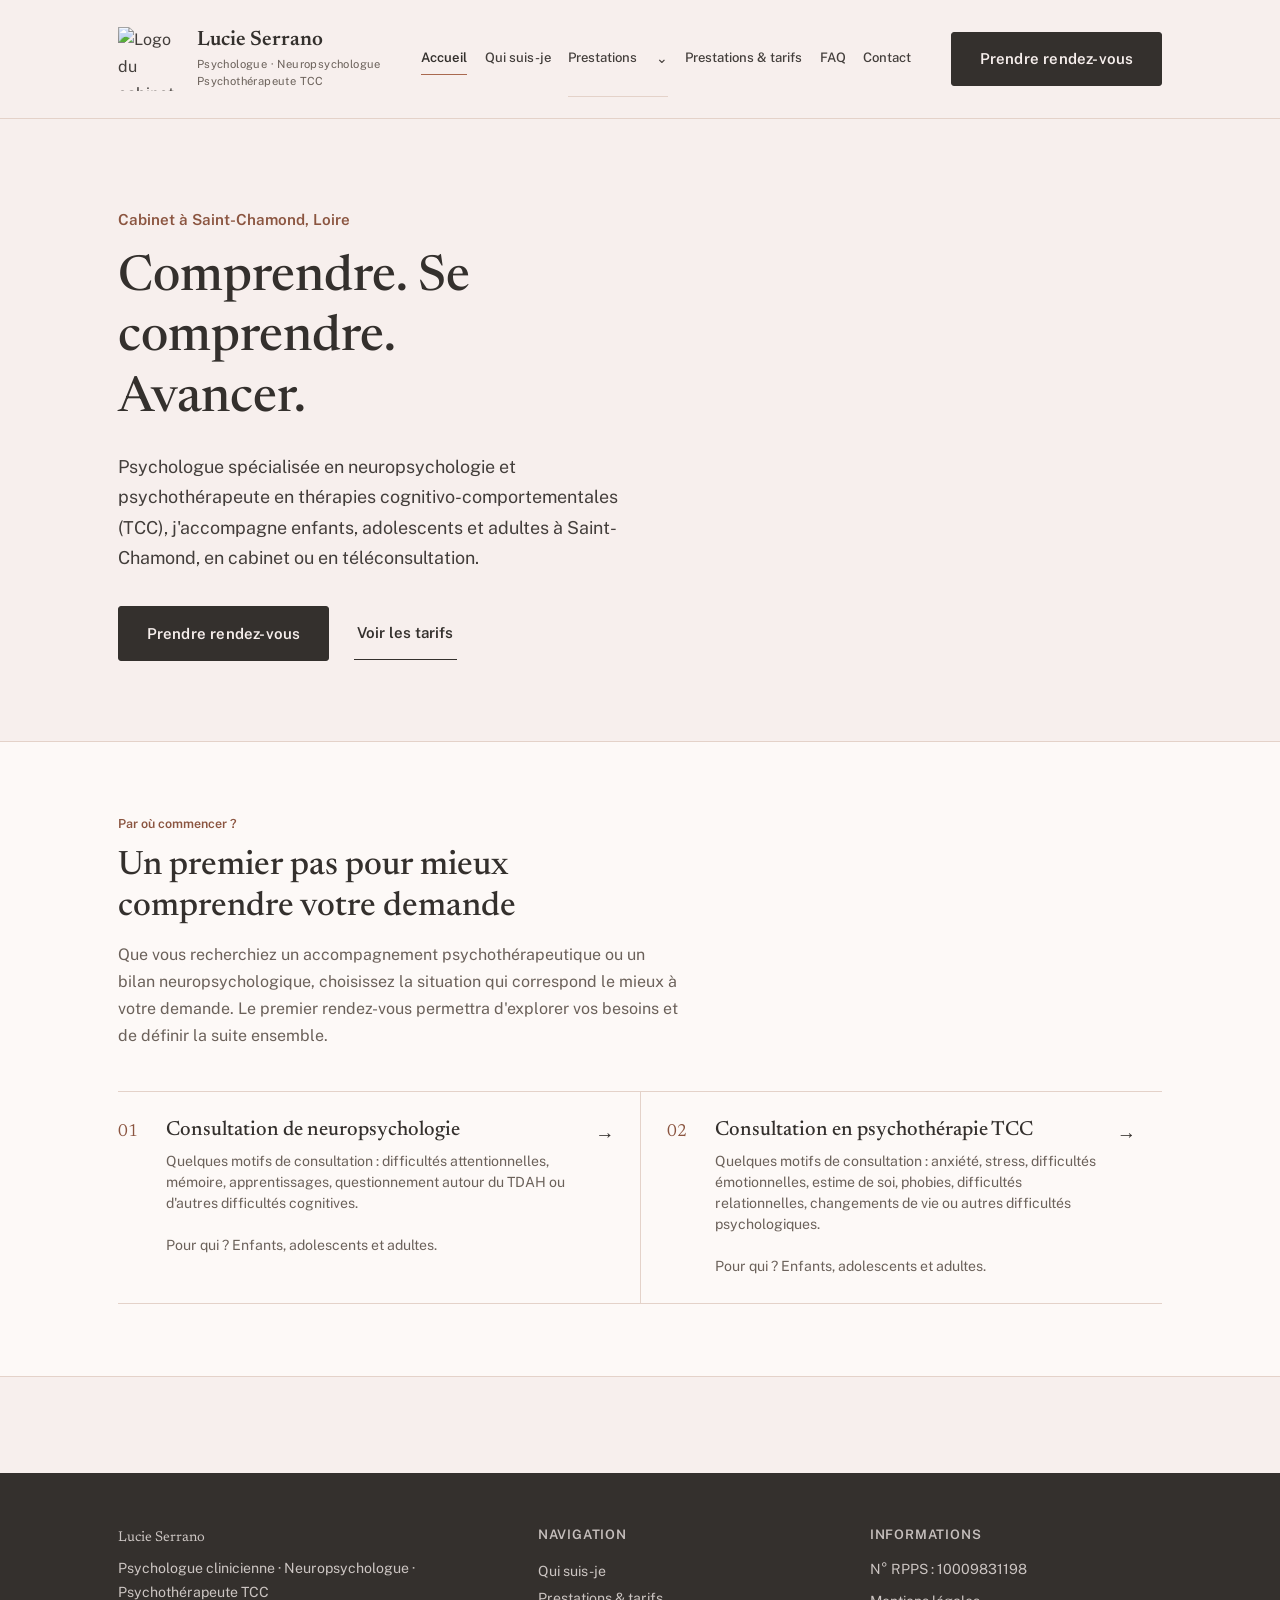
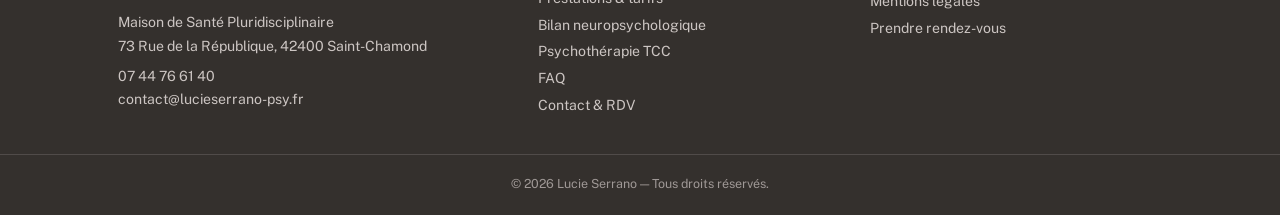
==== index.html @ 005a3998 "Publie le site Lucie Serrano" ====
<!DOCTYPE html>
<html lang="fr">
<head>
<meta charset="UTF-8">
<meta name="viewport" content="width=device-width, initial-scale=1.0">
<title>Lucie Serrano — Psychologue, neuropsychologue et psychothérapeute TCC à Saint-Chamond</title>
<meta name="description" content="Psychologue spécialisée en neuropsychologie et psychothérapeute TCC à Saint-Chamond. Bilans neuropsychologiques et psychothérapie pour enfants, adolescents et adultes.">
<link rel="canonical" href="https://www.lucieserrano-psy.fr/">
<meta property="og:type" content="website">
<meta property="og:url" content="https://www.lucieserrano-psy.fr/">
<meta property="og:title" content="Lucie Serrano — Psychologue, neuropsychologue et psychothérapeute TCC à Saint-Chamond">
<meta property="og:description" content="Psychologue spécialisée en neuropsychologie et psychothérapeute TCC à Saint-Chamond. Bilans neuropsychologiques et psychothérapie pour enfants, adolescents et adultes.">
<meta property="og:locale" content="fr_FR">
<meta property="og:image" content="https://www.lucieserrano-psy.fr/assets/social-preview.png">
<meta property="og:image:width" content="1200">
<meta property="og:image:height" content="630">
<meta name="twitter:card" content="summary_large_image">
<meta name="twitter:title" content="Lucie Serrano — Psychologue, neuropsychologue et psychothérapeute TCC à Saint-Chamond">
<meta name="twitter:description" content="Psychologue spécialisée en neuropsychologie et psychothérapeute TCC à Saint-Chamond. Bilans neuropsychologiques et psychothérapie pour enfants, adolescents et adultes.">
<meta name="twitter:image" content="https://www.lucieserrano-psy.fr/assets/social-preview.png">
<link rel="icon" href="/favicon.ico" sizes="any">
<link rel="icon" href="assets/favicon-32.png" type="image/png" sizes="32x32">
<link rel="apple-touch-icon" href="assets/apple-touch-icon.png">
<link rel="preconnect" href="https://fonts.googleapis.com">
<link rel="preconnect" href="https://fonts.gstatic.com" crossorigin>
<link href="https://fonts.googleapis.com/css2?family=Newsreader:ital,wght@0,400;0,500;0,600;1,400&family=Public+Sans:wght@400;500;600;700&display=swap" rel="stylesheet">
<link rel="stylesheet" href="style.css">
<script type="application/ld+json">
{
  "@context": "https://schema.org",
  "@type": "MedicalBusiness",
  "name": "Lucie Serrano",
  "image": "https://www.lucieserrano-psy.fr/assets/social-preview.png",
  "url": "https://www.lucieserrano-psy.fr/",
  "telephone": "+33744766140",
  "email": "contact@lucieserrano-psy.fr",
  "priceRange": "€€",
  "address": {
    "@type": "PostalAddress",
    "streetAddress": "73 Rue de la R\u00e9publique",
    "postalCode": "42400",
    "addressLocality": "Saint-Chamond",
    "addressRegion": "Auvergne-Rh\u00f4ne-Alpes",
    "addressCountry": "FR"
  },
  "description": "Cabinet de psychologie, neuropsychologie et th\u00e9rapie cognitivo-comportementale (TCC) \u00e0 Saint-Chamond, en cabinet ou en t\u00e9l\u00e9consultation.",
  "sameAs": ["https://perfactive.fr/lucie-serrano/lucie-serrano/book"]
}
</script>
</head>
<body>
<a href="#main-content" class="skip-link">Aller au contenu</a>

<header class="site-header">
  <div class="nav-row">
    <a href="index.html" class="brand">
      <img src="assets/logo-mark.png" alt="Logo du cabinet Lucie Serrano">
      <span class="brand-text">
        <span class="name">Lucie Serrano</span>
        <span class="role">Psychologue · Neuropsychologue<br>Psychothérapeute TCC</span>
      </span>
    </a>
    <button class="nav-toggle" aria-label="Ouvrir le menu" aria-expanded="false" aria-controls="main-navigation">☰</button>
    <nav class="main-nav" id="main-navigation" aria-label="Navigation principale">
      <a href="index.html" class="active">Accueil</a>
      <a href="approche.html">Qui suis-je</a>
      <details class="nav-dropdown">
        <summary>Prestations <span aria-hidden="true">⌄</span></summary>
        <div class="nav-dropdown-menu">
          <a href="bilan-neuropsychologique-saint-chamond.html">Bilan neuropsychologique</a>
          <a href="therapie-tcc-saint-chamond.html">Psychothérapie TCC</a>
        </div>
      </details>
      <a href="prestations.html">Prestations & tarifs</a>
      <a href="faq.html#faq">FAQ</a>
      <a href="contact.html">Contact</a>
    </nav>
    <a href="contact.html" class="btn nav-cta">Prendre rendez-vous</a>
  </div>
</header>

<main id="main-content">

  <!-- HERO -->
  <section class="hero">
    <div class="container hero-grid">
      <div>
        <p class="hero-kicker">Cabinet à Saint-Chamond, Loire</p>
        <h1>Comprendre. Se comprendre. Avancer.</h1>
        <p class="hero-lede">Psychologue spécialisée en neuropsychologie et psychothérapeute en thérapies cognitivo-comportementales (TCC), j'accompagne enfants, adolescents et adultes à Saint-Chamond, en cabinet ou en téléconsultation.</p>
        <div class="hero-ctas">
          <a href="contact.html" class="btn">Prendre rendez-vous</a>
          <a href="prestations.html" class="btn-ghost">Voir les tarifs</a>
        </div>
      </div>
      <div class="hero-visual" aria-hidden="true">
        <img src="assets/logo.png" alt="" class="hero-logo">
      </div>
    </div>
  </section>

  <section class="intent-section">
    <div class="container">
      <div class="section-head">
        <span class="tag">Par où commencer ?</span>
        <h2>Un premier pas pour mieux comprendre votre demande</h2>
        <p class="text-muted">Que vous recherchiez un accompagnement psychothérapeutique ou un bilan neuropsychologique, choisissez la situation qui correspond le mieux à votre demande. Le premier rendez-vous permettra d'explorer vos besoins et de définir la suite ensemble.</p>
      </div>
      <div class="intent-grid">
        <a class="intent-link" href="bilan-neuropsychologique-saint-chamond.html">
          <span class="intent-number">01</span>
          <span><strong>Consultation de neuropsychologie</strong><small>Quelques motifs de consultation : difficultés attentionnelles, mémoire, apprentissages, questionnement autour du TDAH ou d'autres difficultés cognitives.<br><br>Pour qui ? Enfants, adolescents et adultes.</small></span>
          <span class="intent-arrow" aria-hidden="true">→</span>
        </a>
        <a class="intent-link" href="therapie-tcc-saint-chamond.html">
          <span class="intent-number">02</span>
          <span><strong>Consultation en psychothérapie TCC</strong><small>Quelques motifs de consultation : anxiété, stress, difficultés émotionnelles, estime de soi, phobies, difficultés relationnelles, changements de vie ou autres difficultés psychologiques.<br><br>Pour qui ? Enfants, adolescents et adultes.</small></span>
          <span class="intent-arrow" aria-hidden="true">→</span>
        </a>
      </div>
    </div>
  </section>

</main>

<footer class="site-footer">
  <div class="footer-inner">
    <div>
      <p class="footer-brand">Lucie Serrano</p>
      <p>Psychologue clinicienne · Neuropsychologue · Psychothérapeute TCC</p>
      <p>Maison de Santé Pluridisciplinaire<br>73 Rue de la République, 42400 Saint-Chamond</p>
      <p><a href="tel:+33744766140">07 44 76 61 40</a><br><a href="mailto:contact@lucieserrano-psy.fr">contact@lucieserrano-psy.fr</a></p>
    </div>
    <div>
      <h4>Navigation</h4>
      <a href="approche.html">Qui suis-je</a><br>
      <a href="prestations.html">Prestations & tarifs</a><br>
      <a href="bilan-neuropsychologique-saint-chamond.html">Bilan neuropsychologique</a><br>
      <a href="therapie-tcc-saint-chamond.html">Psychothérapie TCC</a><br>
      <a href="faq.html#faq">FAQ</a><br>
      <a href="contact.html">Contact & RDV</a>
    </div>
    <div>
      <h4>Informations</h4>
      <p>N° RPPS : 10009831198</p>
      <a href="mentions-legales.html">Mentions légales</a><br>
      <a href="contact.html">Prendre rendez-vous</a>
    </div>
  </div>
  <div class="footer-bottom">© 2026 Lucie Serrano — Tous droits réservés.</div>
</footer>

<script>
(function(){
  var toggle = document.querySelector('.nav-toggle');
  var nav = document.getElementById('main-navigation');
  if(!toggle || !nav) return;
  toggle.addEventListener('click', function(){
    var open = nav.classList.toggle('open');
    toggle.setAttribute('aria-expanded', open ? 'true' : 'false');
  });
  document.addEventListener('keydown', function(e){
    if(e.key === 'Escape' && nav.classList.contains('open')){
      nav.classList.remove('open');
      toggle.setAttribute('aria-expanded','false');
      toggle.focus();
    }
  });
})();
</script>
</body>
</html>
---- style.css ----
/* ===========================================================
   Lucie Serrano — Psychologue / Neuropsychologue / TCC
   Feuille de style partagée à toutes les pages du site
   =========================================================== */

:root{
  /* Palette extraite du logo (fond blush, traits bruns) */
  --blush:        #F7EFED;
  --blush-deep:   #EFDFD8;
  --card:         #FDF9F7;
  --white:        #FFFFFF;
  --ink:          #34302D;
  --ink-soft:     #4A4644;
  --text:         #433E3B;
  --text-muted:   #6B615A;
  --accent:       #A9694F;
  --accent-deep:  #8B5540;
  --line:         #E4D2C9;
  --line-soft:    #EEE2DC;

  --font-display: 'Newsreader', Georgia, serif;
  --font-body:    'Public Sans', -apple-system, BlinkMacSystemFont, sans-serif;

  --container: 1120px;
  --radius: 3px;
}

*{box-sizing:border-box; margin:0; padding:0;}
html{scroll-behavior:smooth;}
body{
  font-family:var(--font-body);
  color:var(--text);
  background:var(--blush);
  line-height:1.68;
  font-size:16px;
  -webkit-font-smoothing:antialiased;
}
a{color:inherit;}
img{max-width:100%; display:block;}
ul,ol{list-style:none;}

.container{
  max-width:var(--container);
  margin:0 auto;
  padding:0 2.4rem;
}

h1,h2,h3,h4{
  font-family:var(--font-display);
  color:var(--ink);
  font-weight:500;
  line-height:1.22;
}

h1{font-size:3rem;}
h2{font-size:2.1rem;}
h3{font-size:1.35rem;}

p{max-width:62ch;}
.text-muted{color:var(--text-muted);}

a:focus-visible, button:focus-visible, summary:focus-visible{
  outline:2px solid var(--accent);
  outline-offset:3px;
}

@media (prefers-reduced-motion: reduce){
  *{animation-duration:0.01ms !important; transition-duration:0.01ms !important;}
}

/* ---------- Boutons ---------- */
.btn{
  display:inline-flex;
  align-items:center;
  gap:0.5rem;
  text-decoration:none;
  background:var(--ink);
  color:var(--blush);
  padding:0.85rem 1.7rem;
  border-radius:var(--radius);
  font-size:0.94rem;
  font-weight:600;
  letter-spacing:0.2px;
  border:1px solid var(--ink);
  transition:background-color 0.2s ease, color 0.2s ease, border-color 0.2s ease;
}
.btn:hover{background:var(--accent-deep); border-color:var(--accent-deep);}

.btn-ghost{
  display:inline-flex;
  align-items:center;
  gap:0.5rem;
  text-decoration:none;
  color:var(--ink);
  padding:0.85rem 0.2rem;
  font-size:0.94rem;
  font-weight:600;
  border-bottom:1px solid var(--ink);
}
.btn-ghost:hover{color:var(--accent-deep); border-color:var(--accent-deep);}

.btn-outline{
  display:inline-flex;
  align-items:center;
  gap:0.5rem;
  text-decoration:none;
  color:var(--blush);
  border:1px solid var(--blush);
  padding:0.8rem 1.6rem;
  border-radius:var(--radius);
  font-size:0.94rem;
  font-weight:600;
}
.btn-outline:hover{background:rgba(255,255,255,0.1);}

/* ---------- En-tête / navigation ---------- */
.site-header{
  position:sticky;
  top:0;
  background:rgba(247,239,237,0.92);
  backdrop-filter:blur(6px);
  border-bottom:1px solid var(--line);
  z-index:200;
}
.nav-row{
  display:flex;
  align-items:center;
  justify-content:space-between;
  padding:1.3rem 2.4rem;
  max-width:var(--container);
  margin:0 auto;
  gap:1.5rem;
}
.brand{
  display:flex;
  align-items:center;
  gap:0.9rem;
  text-decoration:none;
  flex-shrink:0;
}
.brand img{
  width:64px;
  height:64px;
  object-fit:contain;
}
.brand-text{line-height:1.2;}
.brand-text .name{
  font-family:var(--font-display);
  font-size:1.3rem;
  color:var(--ink);
  font-weight:600;
  display:block;
}
.brand-text .role{
  font-size:0.7rem;
  color:var(--text-muted);
  letter-spacing:0.4px;
  line-height:1.5;
  display:block;
  margin-top:0.15rem;
}

.main-nav{
  display:flex;
  align-items:center;
  gap:1.1rem;
  flex:1;
  justify-content:center;
  min-width:0;
}
.main-nav a{
  text-decoration:none;
  color:var(--text);
  font-size:0.82rem;
  font-weight:500;
  padding:0.3rem 0;
  border-bottom:1px solid transparent;
  transition:border-color 0.2s ease, color 0.2s ease;
  white-space:nowrap;
}
.main-nav a:hover{color:var(--accent-deep);}
.main-nav a.active{
  color:var(--ink);
  border-bottom:1px solid var(--accent);
  font-weight:600;
}
.nav-dropdown{position:relative;}
.nav-dropdown summary{list-style:none; cursor:pointer; color:var(--text); font-size:0.82rem; font-weight:500; padding:0.3rem 0; white-space:nowrap;}
.nav-dropdown summary::-webkit-details-marker{display:none;}
.nav-dropdown summary span{font-size:0.9rem; margin-left:0.15rem;}
.nav-dropdown[open] summary,.nav-dropdown summary:hover{color:var(--accent-deep);}
.nav-dropdown-menu{position:absolute; top:calc(100% + 0.75rem); left:50%; transform:translateX(-50%); min-width:220px; padding:0.45rem; background:var(--card); border:1px solid var(--line); box-shadow:0 10px 24px rgba(52,48,45,0.12); z-index:210;}
.nav-dropdown-menu a{display:block; padding:0.65rem 0.8rem; border-bottom:0; white-space:normal;}
.nav-dropdown-menu a:hover{background:var(--blush-deep);}

.nav-cta{flex-shrink:0;}
.nav-toggle{display:none;}

@media (max-width:1100px){
  .main-nav{
    position:absolute;
    top:100%; left:0; right:0;
    background:var(--card);
    border-bottom:1px solid var(--line);
    flex-direction:column;
    align-items:flex-start;
    gap:0;
    padding:0.5rem 2rem 1rem;
    display:none;
  }
  .main-nav.open{display:flex;}
  .main-nav a{width:100%; padding:0.75rem 0; border-bottom:1px solid var(--line-soft);}
  .nav-dropdown{width:100%;}
  .nav-dropdown summary{padding:0.75rem 0; border-bottom:1px solid var(--line-soft);}
  .nav-dropdown-menu{position:static; transform:none; min-width:0; padding:0 0 0 1rem; border:0; box-shadow:none; background:transparent;}
  .nav-dropdown-menu a{padding:0.65rem 0; border-bottom:1px solid var(--line-soft);}
  .nav-toggle{
    display:block;
    background:none;
    border:1px solid var(--ink);
    border-radius:var(--radius);
    width:40px; height:36px;
    font-size:1.1rem;
    color:var(--ink);
  }
  .nav-cta{display:none;}
}

/* ---------- Pied de page ---------- */
.site-footer{
  background:var(--ink);
  color:var(--blush);
  margin-top:6rem;
}
.footer-inner{
  max-width:var(--container);
  margin:0 auto;
  padding:3.4rem 2.4rem 2.2rem;
  display:grid;
  grid-template-columns:1.3fr 1fr 1fr;
  gap:2.5rem;
}
.footer-inner h4{
  font-family:var(--font-body);
  color:var(--blush);
  font-size:0.82rem;
  text-transform:uppercase;
  letter-spacing:0.8px;
  font-weight:600;
  margin-bottom:0.9rem;
  opacity:0.75;
}
.footer-inner p, .footer-inner a{
  font-size:0.88rem;
  color:rgba(247,239,237,0.78);
  margin-bottom:0.4rem;
  text-decoration:none;
}
.footer-inner a:hover{color:var(--blush);}
.footer-brand{
  font-family:var(--font-display);
  font-size:1.2rem;
  color:var(--blush);
  margin-bottom:0.6rem;
}
.footer-bottom{
  border-top:1px solid rgba(247,239,237,0.14);
  padding:1.2rem 2.4rem;
  text-align:center;
  font-size:0.78rem;
  color:rgba(247,239,237,0.55);
}

/* ---------- Motif décoratif (arc du logo, réutilisé sobrement) ---------- */
.motif-arc{
  position:absolute;
  pointer-events:none;
  opacity:0.5;
}

/* ---------- Hero (accueil) ---------- */
.hero{
  position:relative;
  padding:5.5rem 0 5rem;
  overflow:hidden;
}
.hero-grid{
  display:grid;
  grid-template-columns:1.15fr 0.85fr;
  gap:3.5rem;
  align-items:center;
}
.hero-kicker{
  font-size:0.95rem;
  color:var(--accent-deep);
  font-weight:600;
  margin-bottom:1rem;
}
.hero h1{
  font-size:3.1rem;
  margin-bottom:1.4rem;
  max-width:14ch;
}
.hero-lede{
  font-size:1.12rem;
  color:var(--text);
  max-width:46ch;
  margin-bottom:2.1rem;
}
.hero-ctas{display:flex; align-items:center; gap:1.6rem; flex-wrap:wrap;}

.hero-visual{
  position:relative;
  display:flex;
  align-items:center;
  justify-content:center;
}
.hero-visual .hero-logo{
  width:88%;
  max-width:440px;
}

@media (max-width:880px){
  .hero-grid{grid-template-columns:1fr; gap:2.5rem;}
  .hero h1{font-size:2.3rem; max-width:none;}
  .hero-visual{order:-1; max-width:280px; margin:0 auto;}
}

/* ---------- Sections générales ---------- */
section{padding:4.5rem 0;}
.section-head{margin-bottom:2.6rem; max-width:56ch;}
.section-head .tag{font-size:0.78rem; color:var(--accent-deep); font-weight:600; margin-bottom:0.7rem; display:block;}
.section-head h2{margin-bottom:0.9rem;}
.section-alt{background:var(--blush-deep);}

/* ---------- Orientation depuis l'accueil ---------- */
.intent-section{background:var(--card); border-top:1px solid var(--line); border-bottom:1px solid var(--line);}
.intent-grid{display:grid; grid-template-columns:repeat(2, 1fr); border-top:1px solid var(--line);}
.intent-link{display:grid; grid-template-columns:2rem 1fr auto; gap:1rem; align-items:start; padding:1.6rem 1.6rem 1.6rem 0; text-decoration:none; border-bottom:1px solid var(--line);}
.intent-link + .intent-link{border-left:1px solid var(--line); padding-left:1.6rem;}
.intent-link:hover strong,.intent-link:hover .intent-arrow{color:var(--accent-deep);}
.intent-number{font-family:var(--font-display); color:var(--accent-deep); font-size:1.1rem;}
.intent-link strong{display:block; color:var(--ink); font-family:var(--font-display); font-size:1.28rem; font-weight:500; line-height:1.25;}
.intent-link small{display:block; color:var(--text-muted); font-size:0.88rem; line-height:1.5; margin-top:0.45rem;}
.intent-arrow{color:var(--ink); font-size:1.2rem; transition:color 0.2s ease;}

/* ---------- Motifs de consultation (liste asymétrique, pas des cards identiques) ---------- */
.motif-list{
  display:grid;
  grid-template-columns:repeat(2, 1fr);
  gap:0;
  border-top:1px solid var(--line);
}
.motif-item{
  padding:1.6rem 1.8rem 1.6rem 0;
  border-bottom:1px solid var(--line);
}
.motif-item:nth-child(odd){border-right:1px solid var(--line); padding-right:1.8rem;}
.motif-item:nth-child(even){padding-left:1.8rem;}
.motif-item h3{font-size:1.08rem; margin-bottom:0.4rem;}
.motif-item p{font-size:0.94rem; color:var(--text-muted); max-width:42ch;}

@media (max-width:700px){
  .motif-list{grid-template-columns:1fr;}
  .motif-item:nth-child(odd){border-right:none; padding-right:0;}
  .motif-item:nth-child(even){padding-left:0;}
}

/* ---------- Aperçu prestations (accueil) ---------- */
.services-preview{
  display:grid;
  grid-template-columns:repeat(3, 1fr);
  gap:1px;
  background:var(--line);
  border:1px solid var(--line);
}
.service-tile{
  background:var(--card);
  padding:2.2rem 2rem;
  text-decoration:none;
  display:block;
  transition:background-color 0.2s ease;
}
.service-tile:hover{background:var(--white);}
.service-tile .tag{font-size:0.78rem; color:var(--accent-deep); font-weight:600; margin-bottom:0.7rem; display:block;}
.service-tile h3{font-size:1.2rem; margin-bottom:0.6rem;}
.service-tile p{font-size:0.9rem; color:var(--text-muted); margin-bottom:1.2rem;}
.service-tile .arrow{font-size:0.86rem; color:var(--ink); font-weight:600;}

@media (max-width:880px){
  .services-preview{grid-template-columns:1fr;}
}

/* ---------- Bandeau CTA ---------- */
.cta-band{
  background:var(--ink);
  color:var(--blush);
  border-radius:6px;
  padding:3.2rem 3rem;
  display:flex;
  align-items:center;
  justify-content:space-between;
  gap:2rem;
  flex-wrap:wrap;
}
.cta-band h2{color:var(--blush); font-size:1.7rem; max-width:22ch;}
.cta-band p{color:rgba(247,239,237,0.72); margin-top:0.5rem;}

/* ---------- Page interne : en-tête de page ---------- */
.page-header{padding:3.6rem 0 2.6rem; border-bottom:1px solid var(--line);}
.page-header .eyebrow-plain{font-size:0.94rem; color:var(--accent-deep); font-weight:600; margin-bottom:0.8rem;}
.page-header h1{font-size:2.5rem; max-width:20ch; margin-bottom:1rem;}
.page-header .lede{font-size:1.05rem; color:var(--text-muted); max-width:56ch;}

/* ---------- Bio / approche ---------- */
.bio-grid{
  display:grid;
  grid-template-columns:0.8fr 1.2fr;
  gap:3.5rem;
  align-items:start;
}
.bio-portrait{
  border-radius:6px;
  border:1px solid var(--line);
  background:var(--card);
  aspect-ratio:4/5;
  display:flex;
  align-items:center;
  justify-content:center;
  overflow:hidden;
}
.bio-portrait img{width:58%; object-fit:contain;}
.bio-credentials{
  margin-top:1.6rem;
  padding-top:1.4rem;
  border-top:1px solid var(--line);
}
.bio-credentials li{
  font-size:0.88rem;
  color:var(--text-muted);
  padding-left:1.1rem;
  position:relative;
  margin-bottom:0.55rem;
}
.bio-credentials li::before{
  content:'';
  position:absolute; left:0; top:0.5em;
  width:5px; height:5px;
  background:var(--accent);
  border-radius:50%;
}
.bio-copy p{margin-bottom:1.15rem; font-size:1.02rem; text-align:justify; max-width:none; hyphens:auto;}

.values-list{
  margin-top:1rem;
  border-top:1px solid var(--line);
}
.values-item{
  display:grid;
  grid-template-columns:2.6rem 1fr;
  gap:1rem;
  padding:1.5rem 0;
  border-bottom:1px solid var(--line);
}
.values-item .mark{
  font-family:var(--font-display);
  font-size:1.15rem;
  color:var(--accent-deep);
}
.values-item h3{font-size:1.05rem; margin-bottom:0.35rem;}
.values-item p{font-size:0.94rem; color:var(--text-muted);}

@media (max-width:880px){
  .bio-grid{grid-template-columns:1fr;}
  .bio-portrait{max-width:260px; margin:0 auto;}
}

/* ---------- Prestations & tarifs ---------- */
.modalites{
  display:flex;
  gap:1.6rem;
  margin-bottom:3rem;
  flex-wrap:wrap;
}
.modalite-chip{
  display:flex;
  align-items:center;
  gap:0.6rem;
  background:var(--card);
  border:1px solid var(--line);
  padding:0.7rem 1.1rem;
  border-radius:30px;
  font-size:0.86rem;
  color:var(--text);
}
.modalite-chip svg{width:16px; height:16px; stroke:var(--accent-deep); flex-shrink:0;}

.price-list{border-top:1px solid var(--ink);}
.price-row{
  display:grid;
  grid-template-columns:1fr minmax(150px, 230px);
  gap:2rem;
  padding:2.3rem 0;
  border-bottom:1px solid var(--line);
  align-items:start;
}
.price-row .tag{font-size:0.78rem; color:var(--accent-deep); font-weight:600; margin-bottom:0.5rem; display:block;}
.price-row h3{font-size:1.4rem; margin-bottom:0.7rem;}
.price-row p.desc{font-size:0.98rem; color:var(--text); max-width:54ch; margin-bottom:0.9rem;}
.price-row .modes{display:flex; gap:0.6rem; flex-wrap:wrap;}
.mode-badge{
  font-size:0.76rem;
  color:var(--ink-soft);
  border:1px solid var(--line);
  padding:0.28rem 0.7rem;
  border-radius:20px;
  background:var(--blush-deep);
}
.price-figure{
  text-align:right;
  white-space:nowrap;
  padding-top:0.1rem;
}
.price-figure .amount{
  font-family:var(--font-display);
  font-size:2rem;
  color:var(--ink);
  font-weight:600;
}
.price-figure .unit{
  display:block;
  font-size:0.78rem;
  color:var(--text-muted);
  margin-top:0.2rem;
  max-width:100%;
  margin-left:auto;
}

.price-note{
  margin-top:2.2rem;
  padding:1.3rem 1.6rem;
  background:var(--blush-deep);
  border-radius:6px;
  font-size:0.9rem;
  color:var(--ink-soft);
}

.support-note{
  margin-top:2rem;
  padding:1.3rem 1.6rem;
  background:var(--blush-deep);
  border-left:3px solid var(--accent);
  font-size:0.96rem;
  color:var(--ink-soft);
}
.optional-step p{font-style:italic;}

@media (max-width:700px){
  .price-row{grid-template-columns:1fr;}
  .price-figure{text-align:left;}
  .price-figure .unit{margin-left:0;}
}

/* ---------- Déroulé (étapes) ---------- */
.steps{counter-reset:step; margin-top:1rem;}
.steps li{
  counter-increment:step;
  display:grid;
  grid-template-columns:2.6rem 1fr;
  gap:1.2rem;
  padding:1.5rem 0;
  border-bottom:1px solid var(--line);
}
.steps li:first-child{border-top:1px solid var(--line);}
.steps li::before{
  content:counter(step, decimal-leading-zero);
  font-family:var(--font-display);
  font-size:1.1rem;
  color:var(--accent-deep);
}
.steps h4{font-size:1.03rem; margin-bottom:0.3rem; color:var(--ink);}
.steps p{font-size:0.94rem; color:var(--text-muted);}

.track-label{
  font-size:0.92rem;
  font-weight:600;
  color:var(--ink);
  margin:3rem 0 0.4rem;
  scroll-margin-top:110px;
}
.track-label:first-of-type{margin-top:0;}

/* ---------- FAQ ---------- */
.faq-list{border-top:1px solid var(--line);}
details{
  border-bottom:1px solid var(--line);
  padding:1.3rem 0;
}
summary{
  cursor:pointer;
  font-weight:600;
  color:var(--ink);
  list-style:none;
  display:flex;
  justify-content:space-between;
  align-items:center;
  gap:1rem;
  font-size:1.02rem;
}
summary::-webkit-details-marker{display:none;}
summary .plus{
  font-family:var(--font-display);
  font-size:1.3rem;
  color:var(--accent-deep);
  flex-shrink:0;
  transition:transform 0.2s ease;
}
details[open] summary .plus{transform:rotate(45deg);}
details p{margin-top:0.9rem; color:var(--text-muted); font-size:0.96rem; max-width:64ch;}

/* ---------- Contact ---------- */
.contact-layout{
  display:grid;
  grid-template-columns:1fr 1fr;
  gap:3.5rem;
  align-items:start;
}
.booking-panel{display:flex; align-items:center; justify-content:space-between; gap:2rem; padding:1.8rem 2rem; background:var(--blush-deep); border:1px solid var(--line);}
.booking-panel .tag{display:block; color:var(--accent-deep); font-weight:600; font-size:0.78rem; margin-bottom:0.35rem;}
.booking-panel h2{font-size:1.5rem; margin-bottom:0.35rem;}
.booking-panel p{font-size:0.92rem; color:var(--text-muted);}
.contact-block{margin-bottom:2rem;}
.contact-block h3{font-size:1rem; margin-bottom:0.7rem; color:var(--ink);}
.contact-block p{font-size:0.96rem; color:var(--text-muted); margin-bottom:0.25rem;}
.contact-block a{color:var(--accent-deep); text-decoration:none; font-weight:600;}
.contact-block a:hover{text-decoration:underline;}

.map-wrap{
  border-radius:6px;
  overflow:hidden;
  border:1px solid var(--line);
  margin-bottom:1rem;
}
.map-wrap iframe{width:100%; height:320px; border:0; display:block;}
.map-note{font-size:0.8rem; color:var(--text-muted);}

@media (max-width:880px){
  .main-nav{overflow-y:auto; max-height:calc(100vh - 80px);}
  .contact-layout{grid-template-columns:1fr;}
  .booking-panel{align-items:flex-start; flex-direction:column;}
}

@media (max-width:700px){
  .nav-row{padding:0.9rem 1rem; gap:0.6rem;}
  .brand{gap:0.55rem; min-width:0;}
  .brand img{width:48px; height:48px;}
  .brand-text .name{font-size:1.08rem;}
  .brand-text .role{font-size:0.58rem; letter-spacing:0;}
  .nav-toggle{width:36px; height:34px; flex-shrink:0;}
  .intent-grid{grid-template-columns:1fr;}
  .intent-link + .intent-link{border-left:0; padding-left:0;}
}

/* ---------- Utilitaires ---------- */
.mt-lg{margin-top:3rem;}
.mt-md{margin-top:1.4rem;}
.mt-sm{margin-top:1.2rem;}
.mb-xl{margin-bottom:3rem;}
.mb-md{margin-bottom:1rem;}
.skip-link{
  position:absolute;
  left:1rem; top:-3rem;
  background:var(--ink);
  color:var(--blush);
  padding:0.6rem 1rem;
  border-radius:var(--radius);
  font-size:0.85rem;
  font-weight:600;
  text-decoration:none;
  z-index:500;
  transition:top 0.15s ease;
}
.skip-link:focus{top:1rem;}

/* ---------- Mentions légales ---------- */
.legal-container{max-width:80ch;}
.legal-container h3{margin-bottom:0.8rem;}
.legal-container p{margin-bottom:1.8rem; color:var(--text);}
.legal-container p.no-mb{margin-bottom:0;}

/* ---------- Portrait photo (Qui suis-je) ---------- */
.bio-portrait img.bio-photo{width:100%; height:100%; object-fit:cover;}

.sr-only{
  position:absolute; width:1px; height:1px;
  padding:0; margin:-1px; overflow:hidden;
  clip:rect(0,0,0,0); white-space:nowrap; border:0;
}
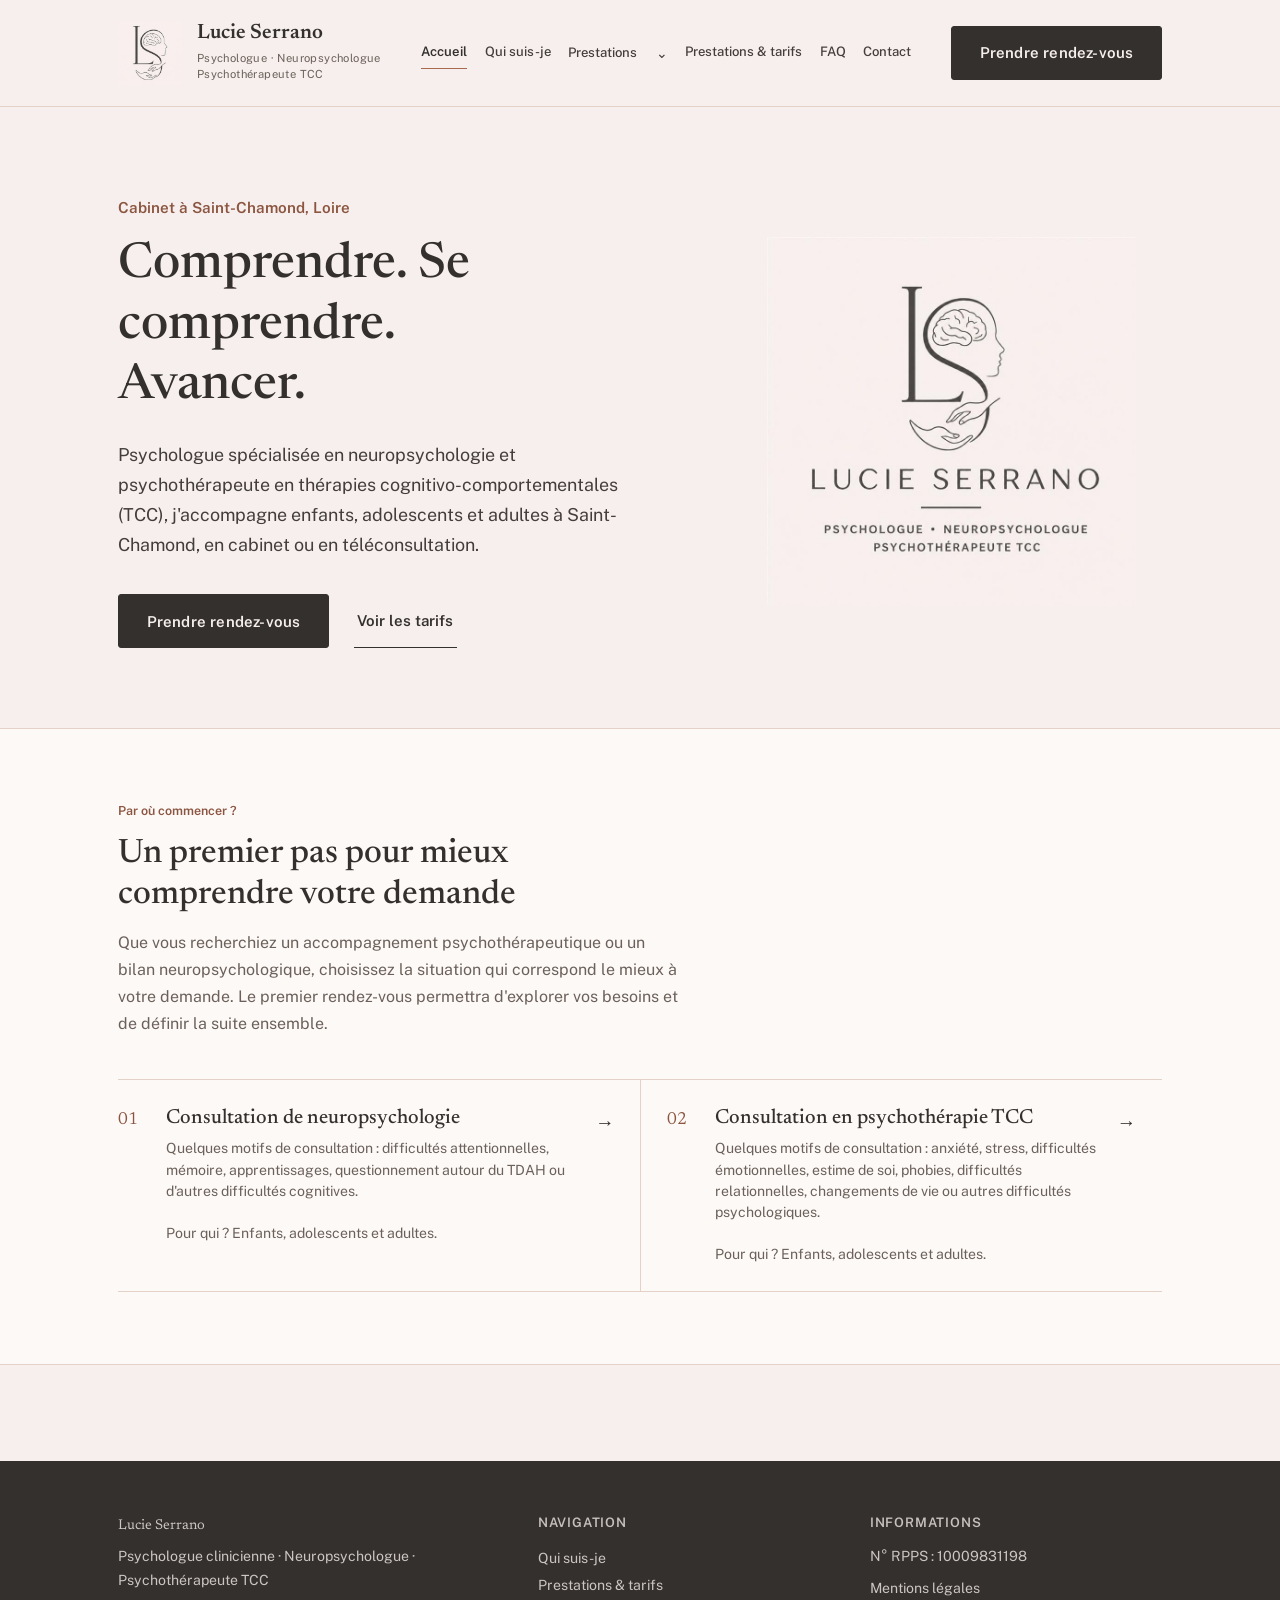
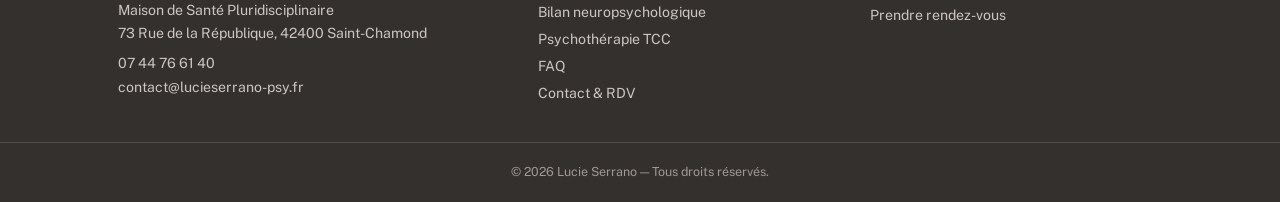
==== commit d2718253: "Bust stylesheet cache after header fix" ====
--- a/index.html
+++ b/index.html
@@ -24,7 +24,7 @@
 <link rel="preconnect" href="https://fonts.googleapis.com">
 <link rel="preconnect" href="https://fonts.gstatic.com" crossorigin>
 <link href="https://fonts.googleapis.com/css2?family=Newsreader:ital,wght@0,400;0,500;0,600;1,400&family=Public+Sans:wght@400;500;600;700&display=swap" rel="stylesheet">
-<link rel="stylesheet" href="style.css">
+<link rel="stylesheet" href="style.css?v=20260922-1114">
 <script type="application/ld+json">
 {
   "@context": "https://schema.org",
@@ -75,7 +75,7 @@
       <a href="faq.html#faq">FAQ</a>
       <a href="contact.html">Contact</a>
     </nav>
-    <a href="contact.html" class="btn nav-cta">Prendre rendez-vous</a>
+    <a href="https://perfactive.fr/lucie-serrano/lucie-serrano/book" class="btn nav-cta">Prendre rendez-vous</a>
   </div>
 </header>
 
@@ -89,7 +89,7 @@
         <h1>Comprendre. Se comprendre. Avancer.</h1>
         <p class="hero-lede">Psychologue spécialisée en neuropsychologie et psychothérapeute en thérapies cognitivo-comportementales (TCC), j'accompagne enfants, adolescents et adultes à Saint-Chamond, en cabinet ou en téléconsultation.</p>
         <div class="hero-ctas">
-          <a href="contact.html" class="btn">Prendre rendez-vous</a>
+          <a href="https://perfactive.fr/lucie-serrano/lucie-serrano/book" class="btn">Prendre rendez-vous</a>
           <a href="prestations.html" class="btn-ghost">Voir les tarifs</a>
         </div>
       </div>
@@ -144,7 +144,7 @@
       <h4>Informations</h4>
       <p>N° RPPS : 10009831198</p>
       <a href="mentions-legales.html">Mentions légales</a><br>
-      <a href="contact.html">Prendre rendez-vous</a>
+      <a href="https://perfactive.fr/lucie-serrano/lucie-serrano/book">Prendre rendez-vous</a>
     </div>
   </div>
   <div class="footer-bottom">© 2026 Lucie Serrano — Tous droits réservés.</div>
--- a/style.css
+++ b/style.css
@@ -179,12 +179,12 @@
   white-space:nowrap;
 }
 .main-nav a:hover{color:var(--accent-deep);}
-.main-nav a.active{
+.main-nav > a.active{
   color:var(--ink);
   border-bottom:1px solid var(--accent);
   font-weight:600;
 }
-.nav-dropdown{position:relative;}
+.nav-dropdown{position:relative; border-bottom:0; padding:0;}
 .nav-dropdown summary{list-style:none; cursor:pointer; color:var(--text); font-size:0.82rem; font-weight:500; padding:0.3rem 0; white-space:nowrap;}
 .nav-dropdown summary::-webkit-details-marker{display:none;}
 .nav-dropdown summary span{font-size:0.9rem; margin-left:0.15rem;}
@@ -211,7 +211,7 @@
   .main-nav.open{display:flex;}
   .main-nav a{width:100%; padding:0.75rem 0; border-bottom:1px solid var(--line-soft);}
   .nav-dropdown{width:100%;}
-  .nav-dropdown summary{padding:0.75rem 0; border-bottom:1px solid var(--line-soft);}
+  .nav-dropdown summary{padding:0.75rem 0; border-bottom:0;}
   .nav-dropdown-menu{position:static; transform:none; min-width:0; padding:0 0 0 1rem; border:0; box-shadow:none; background:transparent;}
   .nav-dropdown-menu a{padding:0.65rem 0; border-bottom:1px solid var(--line-soft);}
   .nav-toggle{
@@ -592,10 +592,12 @@
 
 /* ---------- FAQ ---------- */
 .faq-list{border-top:1px solid var(--line);}
-details{
+details{       
   border-bottom:1px solid var(--line);
   padding:1.3rem 0;
 }
+.nav-dropdown{border-bottom:0; padding:0;}
+.nav-dropdown > summary{border-bottom:0;}
 summary{
   cursor:pointer;
   font-weight:600;
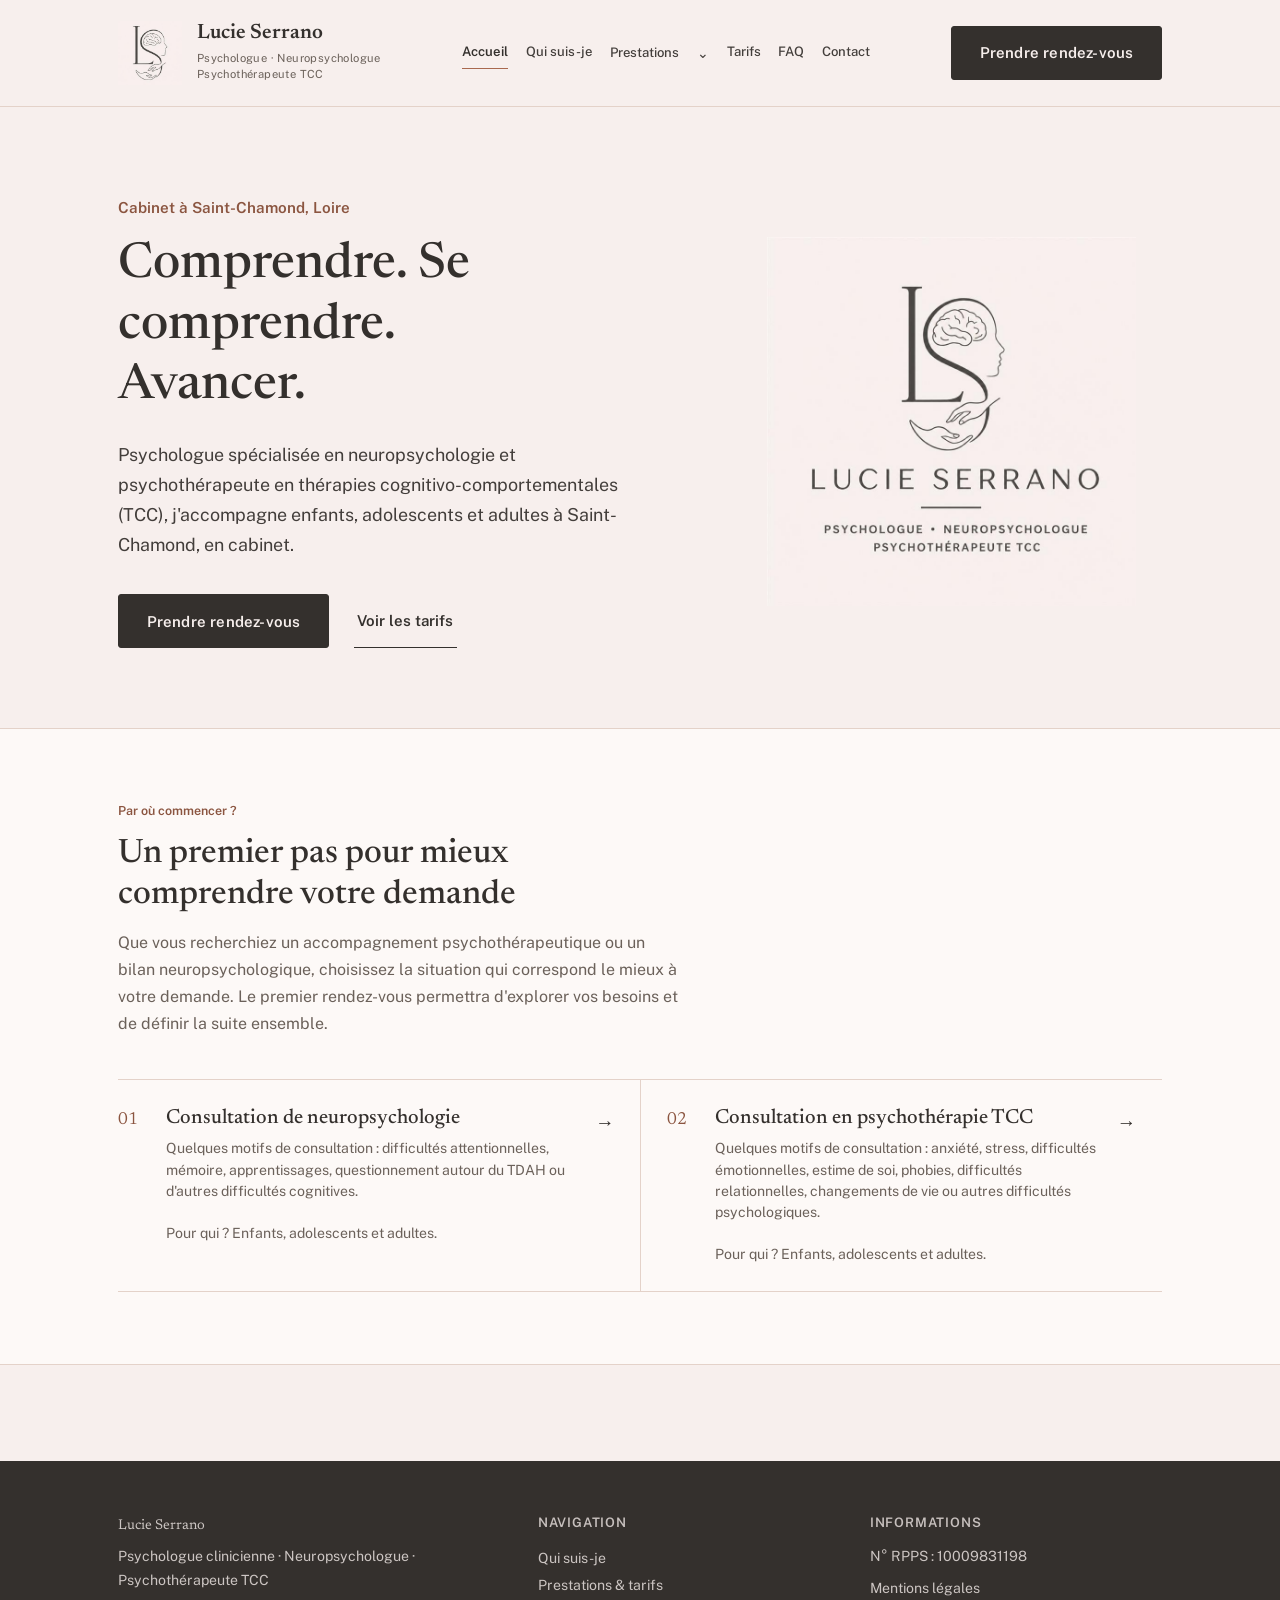
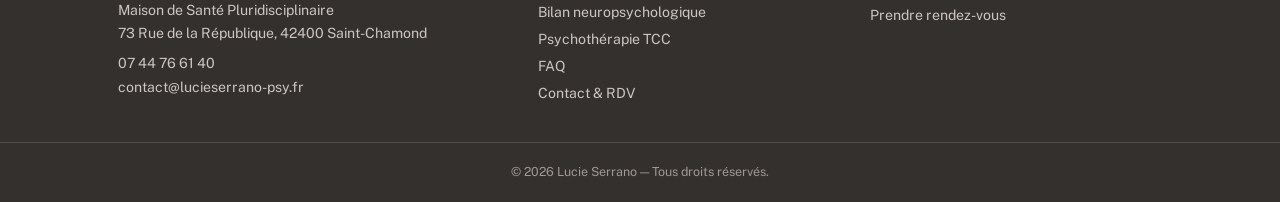
==== commit 32621550: "Update navigation, prices, FAQ and therapy wording" ====
--- a/index.html
+++ b/index.html
@@ -71,7 +71,7 @@
           <a href="therapie-tcc-saint-chamond.html">Psychothérapie TCC</a>
         </div>
       </details>
-      <a href="prestations.html">Prestations & tarifs</a>
+      <a href="prestations.html">Tarifs</a>
       <a href="faq.html#faq">FAQ</a>
       <a href="contact.html">Contact</a>
     </nav>
@@ -87,7 +87,7 @@
       <div>
         <p class="hero-kicker">Cabinet à Saint-Chamond, Loire</p>
         <h1>Comprendre. Se comprendre. Avancer.</h1>
-        <p class="hero-lede">Psychologue spécialisée en neuropsychologie et psychothérapeute en thérapies cognitivo-comportementales (TCC), j'accompagne enfants, adolescents et adultes à Saint-Chamond, en cabinet ou en téléconsultation.</p>
+        <p class="hero-lede">Psychologue spécialisée en neuropsychologie et psychothérapeute en thérapies cognitivo-comportementales (TCC), j'accompagne enfants, adolescents et adultes à Saint-Chamond, en cabinet.</p>
         <div class="hero-ctas">
           <a href="https://perfactive.fr/lucie-serrano/lucie-serrano/book" class="btn">Prendre rendez-vous</a>
           <a href="prestations.html" class="btn-ghost">Voir les tarifs</a>
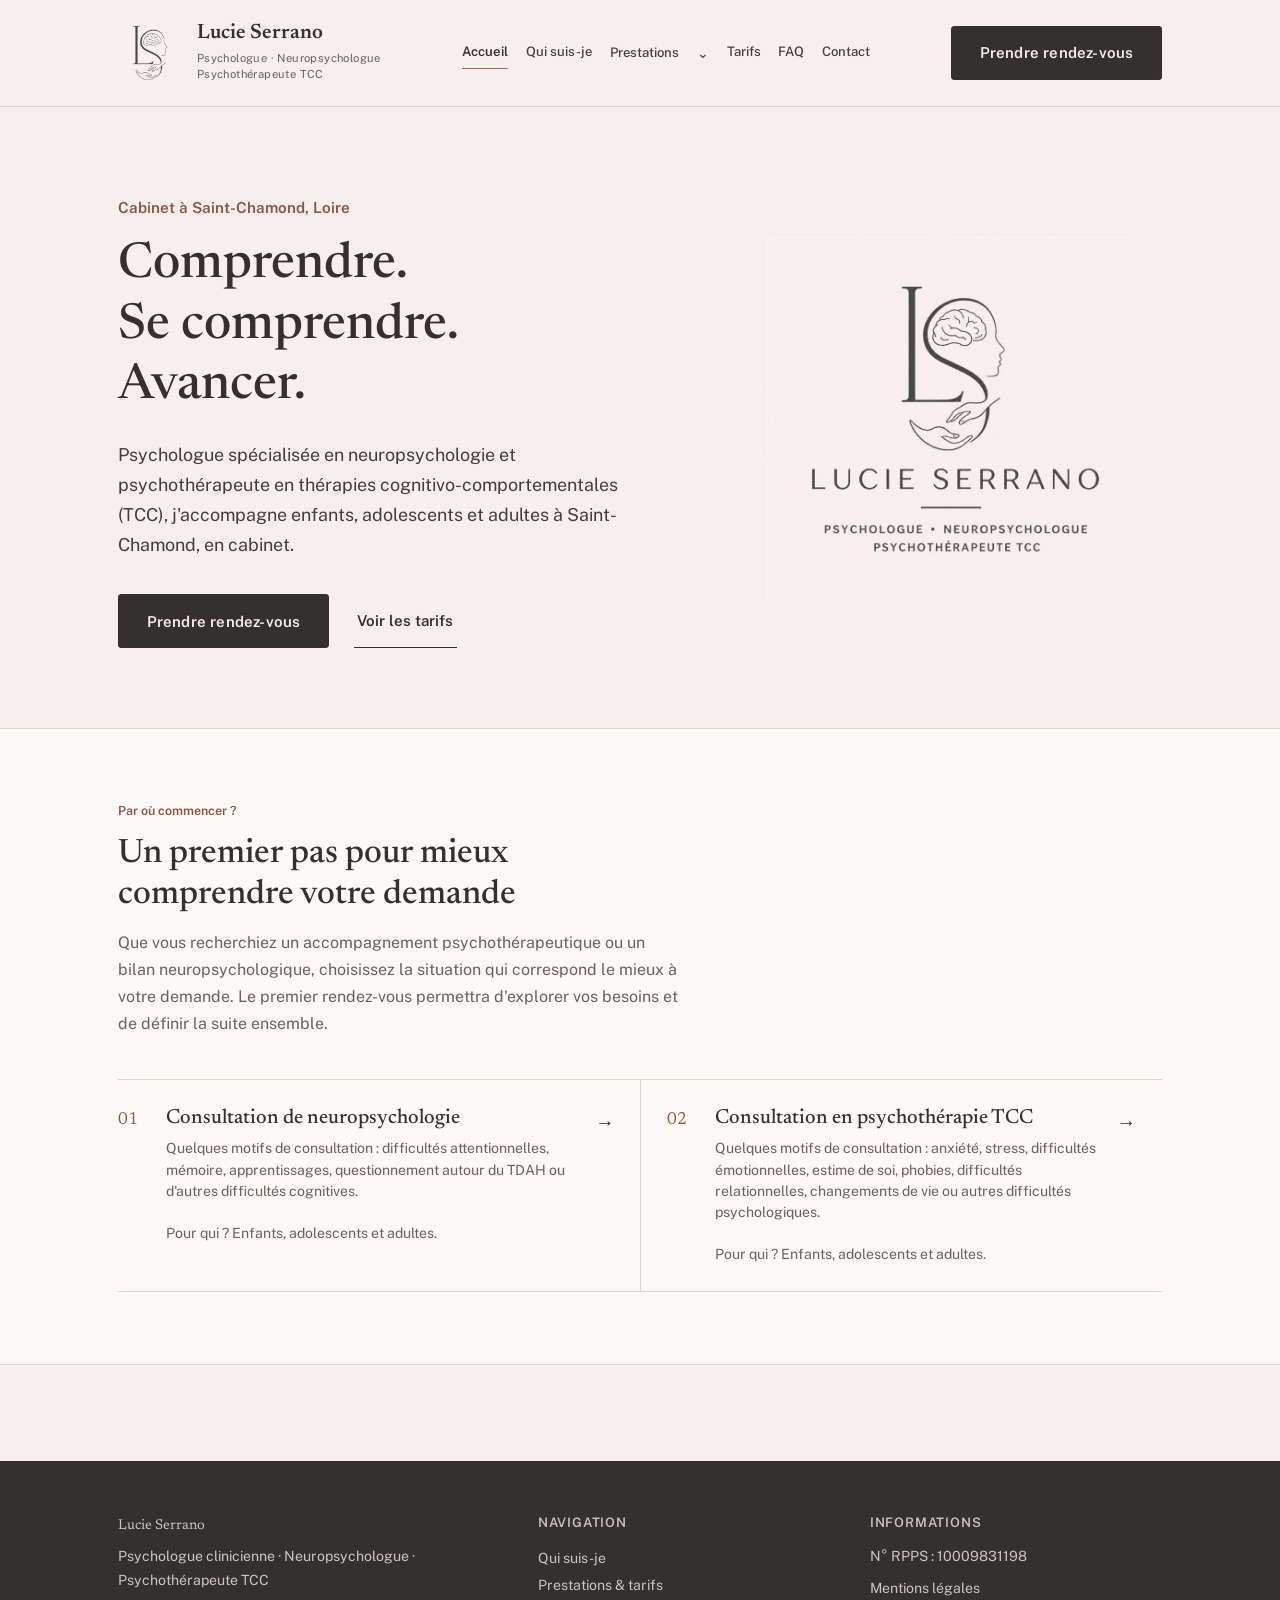
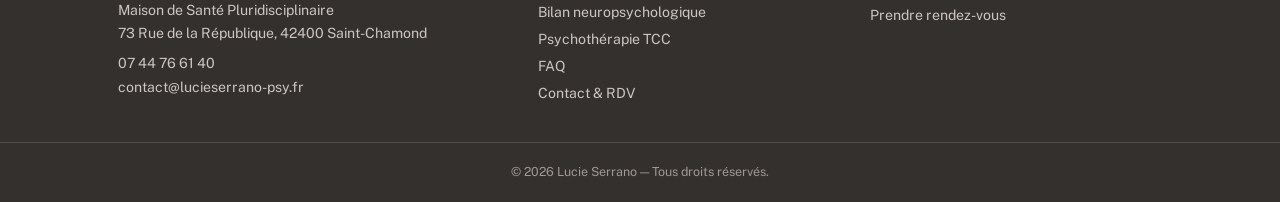
==== commit 70c90c96: "Fix mobile footer and homepage headline layout" ====
--- a/index.html
+++ b/index.html
@@ -24,7 +24,7 @@
 <link rel="preconnect" href="https://fonts.googleapis.com">
 <link rel="preconnect" href="https://fonts.gstatic.com" crossorigin>
 <link href="https://fonts.googleapis.com/css2?family=Newsreader:ital,wght@0,400;0,500;0,600;1,400&family=Public+Sans:wght@400;500;600;700&display=swap" rel="stylesheet">
-<link rel="stylesheet" href="style.css?v=20260922-1114">
+<link rel="stylesheet" href="style.css?v=20260922-1725">
 <script type="application/ld+json">
 {
   "@context": "https://schema.org",
@@ -86,7 +86,7 @@
     <div class="container hero-grid">
       <div>
         <p class="hero-kicker">Cabinet à Saint-Chamond, Loire</p>
-        <h1>Comprendre. Se comprendre. Avancer.</h1>
+        <h1><span>Comprendre.</span> <span>Se comprendre.</span> <span>Avancer.</span></h1>
         <p class="hero-lede">Psychologue spécialisée en neuropsychologie et psychothérapeute en thérapies cognitivo-comportementales (TCC), j'accompagne enfants, adolescents et adultes à Saint-Chamond, en cabinet.</p>
         <div class="hero-ctas">
           <a href="https://perfactive.fr/lucie-serrano/lucie-serrano/book" class="btn">Prendre rendez-vous</a>
--- a/style.css
+++ b/style.css
@@ -239,7 +239,10 @@
   display:grid;
   grid-template-columns:1.3fr 1fr 1fr;
   gap:2.5rem;
-}
+  min-width:0;
+}
+.footer-inner > div{min-width:0;}
+.footer-inner a,.footer-inner p{overflow-wrap:anywhere;}
 .footer-inner h4{
   font-family:var(--font-body);
   color:var(--blush);
@@ -301,6 +304,7 @@
   margin-bottom:1.4rem;
   max-width:14ch;
 }
+.hero h1 span{display:block;}
 .hero-lede{
   font-size:1.12rem;
   color:var(--text);
@@ -653,6 +657,7 @@
 }
 
 @media (max-width:700px){
+  .footer-inner{grid-template-columns:1fr; padding-left:1rem; padding-right:1rem; gap:1.8rem;}
   .nav-row{padding:0.9rem 1rem; gap:0.6rem;}
   .brand{gap:0.55rem; min-width:0;}
   .brand img{width:48px; height:48px;}
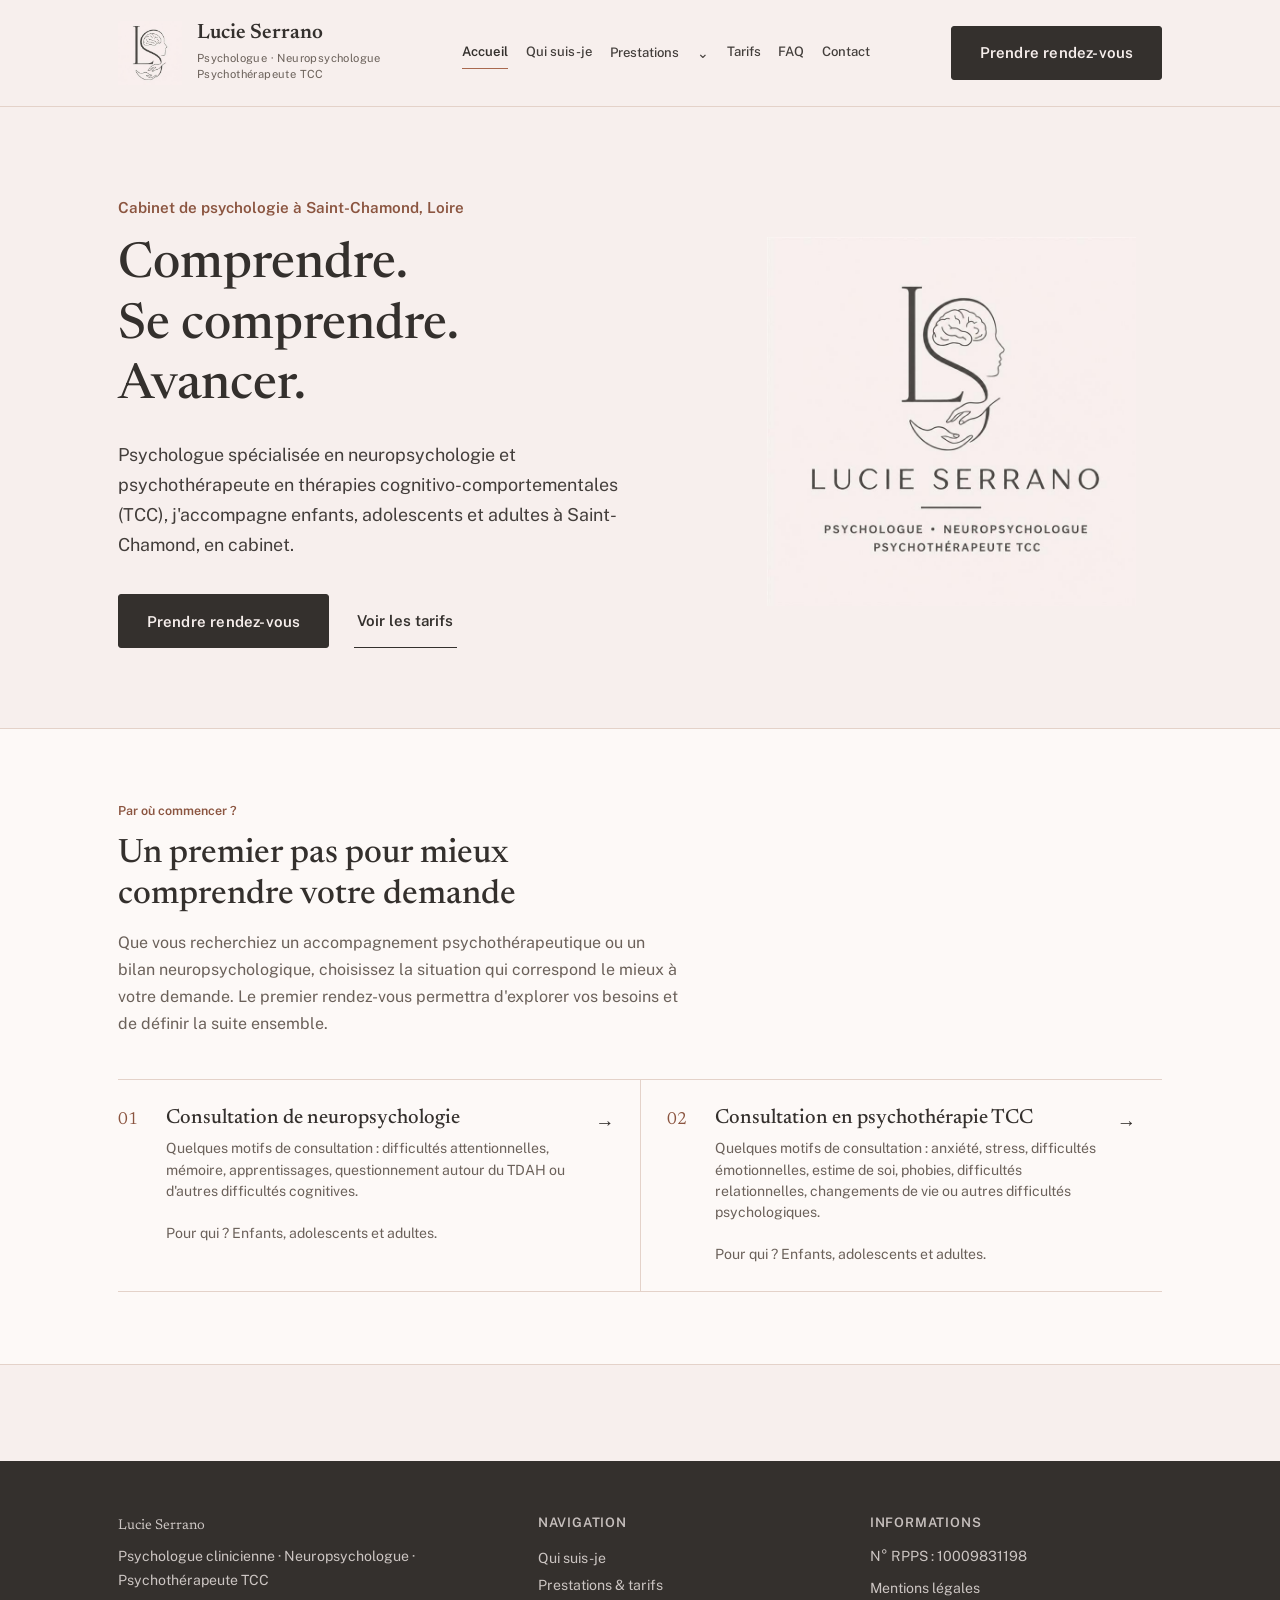
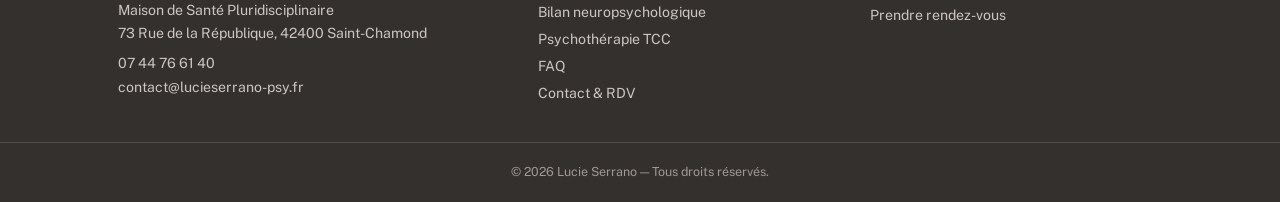
==== commit 9c1b7ae8: "Improve local SEO and page headings" ====
--- a/index.html
+++ b/index.html
@@ -3,34 +3,34 @@
 <head>
 <meta charset="UTF-8">
 <meta name="viewport" content="width=device-width, initial-scale=1.0">
-<title>Lucie Serrano — Psychologue, neuropsychologue et psychothérapeute TCC à Saint-Chamond</title>
+<title>Psychologue à Saint-Chamond | Neuropsychologie et TCC — Lucie Serrano</title>
 <meta name="description" content="Psychologue spécialisée en neuropsychologie et psychothérapeute TCC à Saint-Chamond. Bilans neuropsychologiques et psychothérapie pour enfants, adolescents et adultes.">
 <link rel="canonical" href="https://www.lucieserrano-psy.fr/">
 <meta property="og:type" content="website">
 <meta property="og:url" content="https://www.lucieserrano-psy.fr/">
-<meta property="og:title" content="Lucie Serrano — Psychologue, neuropsychologue et psychothérapeute TCC à Saint-Chamond">
+<meta property="og:title" content="Psychologue à Saint-Chamond | Neuropsychologie et TCC — Lucie Serrano">
 <meta property="og:description" content="Psychologue spécialisée en neuropsychologie et psychothérapeute TCC à Saint-Chamond. Bilans neuropsychologiques et psychothérapie pour enfants, adolescents et adultes.">
 <meta property="og:locale" content="fr_FR">
-<meta property="og:image" content="https://www.lucieserrano-psy.fr/assets/social-preview.png">
+<meta property="og:image" content="https://www.lucieserrano-psy.fr/social-preview.png">
 <meta property="og:image:width" content="1200">
 <meta property="og:image:height" content="630">
 <meta name="twitter:card" content="summary_large_image">
-<meta name="twitter:title" content="Lucie Serrano — Psychologue, neuropsychologue et psychothérapeute TCC à Saint-Chamond">
+<meta name="twitter:title" content="Psychologue à Saint-Chamond | Neuropsychologie et TCC — Lucie Serrano">
 <meta name="twitter:description" content="Psychologue spécialisée en neuropsychologie et psychothérapeute TCC à Saint-Chamond. Bilans neuropsychologiques et psychothérapie pour enfants, adolescents et adultes.">
-<meta name="twitter:image" content="https://www.lucieserrano-psy.fr/assets/social-preview.png">
-<link rel="icon" href="/favicon.ico" sizes="any">
-<link rel="icon" href="assets/favicon-32.png" type="image/png" sizes="32x32">
-<link rel="apple-touch-icon" href="assets/apple-touch-icon.png">
+<meta name="twitter:image" content="https://www.lucieserrano-psy.fr/social-preview.png">
+<link rel="icon" href="favicon.ico" sizes="any">
+<link rel="icon" href="favicon-32.png" type="image/png" sizes="32x32">
+<link rel="apple-touch-icon" href="apple-touch-icon.png">
 <link rel="preconnect" href="https://fonts.googleapis.com">
 <link rel="preconnect" href="https://fonts.gstatic.com" crossorigin>
 <link href="https://fonts.googleapis.com/css2?family=Newsreader:ital,wght@0,400;0,500;0,600;1,400&family=Public+Sans:wght@400;500;600;700&display=swap" rel="stylesheet">
-<link rel="stylesheet" href="style.css?v=20260922-1725">
+<link rel="stylesheet" href="style.css?v=20261017-2">
 <script type="application/ld+json">
 {
   "@context": "https://schema.org",
   "@type": "MedicalBusiness",
   "name": "Lucie Serrano",
-  "image": "https://www.lucieserrano-psy.fr/assets/social-preview.png",
+  "image": "https://www.lucieserrano-psy.fr/social-preview.png",
   "url": "https://www.lucieserrano-psy.fr/",
   "telephone": "+33744766140",
   "email": "contact@lucieserrano-psy.fr",
@@ -85,8 +85,8 @@
   <section class="hero">
     <div class="container hero-grid">
       <div>
-        <p class="hero-kicker">Cabinet à Saint-Chamond, Loire</p>
-        <h1><span>Comprendre.</span> <span>Se comprendre.</span> <span>Avancer.</span></h1>
+        <h1 class="hero-kicker">Cabinet de psychologie à Saint-Chamond, Loire</h1>
+        <h2 class="hero-slogan"><span>Comprendre.</span> <span>Se comprendre.</span> <span>Avancer.</span></h2>
         <p class="hero-lede">Psychologue spécialisée en neuropsychologie et psychothérapeute en thérapies cognitivo-comportementales (TCC), j'accompagne enfants, adolescents et adultes à Saint-Chamond, en cabinet.</p>
         <div class="hero-ctas">
           <a href="https://perfactive.fr/lucie-serrano/lucie-serrano/book" class="btn">Prendre rendez-vous</a>
--- a/style.css
+++ b/style.css
@@ -299,12 +299,18 @@
   font-weight:600;
   margin-bottom:1rem;
 }
-.hero h1{
+.hero h1.hero-kicker{
+  font-family:var(--font-body);
+  font-size:0.95rem;
+  line-height:1.68;
+  max-width:none;
+}
+.hero-slogan{
   font-size:3.1rem;
   margin-bottom:1.4rem;
   max-width:14ch;
 }
-.hero h1 span{display:block;}
+.hero-slogan span{display:block;}
 .hero-lede{
   font-size:1.12rem;
   color:var(--text);
@@ -326,7 +332,7 @@
 
 @media (max-width:880px){
   .hero-grid{grid-template-columns:1fr; gap:2.5rem;}
-  .hero h1{font-size:2.3rem; max-width:none;}
+  .hero-slogan{font-size:2.3rem; max-width:none;}
   .hero-visual{order:-1; max-width:280px; margin:0 auto;}
 }
 
@@ -414,7 +420,10 @@
 .page-header{padding:3.6rem 0 2.6rem; border-bottom:1px solid var(--line);}
 .page-header .eyebrow-plain{font-size:0.94rem; color:var(--accent-deep); font-weight:600; margin-bottom:0.8rem;}
 .page-header h1{font-size:2.5rem; max-width:20ch; margin-bottom:1rem;}
+.page-header h1.eyebrow-plain{font-family:var(--font-body); line-height:1.68; max-width:none;}
+.page-header .page-title{font-size:2.5rem; max-width:20ch; margin-bottom:1rem;}
 .page-header .lede{font-size:1.05rem; color:var(--text-muted); max-width:56ch;}
+.legal-container h2{font-size:1.35rem;}
 
 /* ---------- Bio / approche ---------- */
 .bio-grid{
@@ -509,7 +518,9 @@
   align-items:start;
 }
 .price-row .tag{font-size:0.78rem; color:var(--accent-deep); font-weight:600; margin-bottom:0.5rem; display:block;}
-.price-row h3{font-size:1.4rem; margin-bottom:0.7rem;}
+.price-row h2{font-size:1.4rem; margin-bottom:0.7rem;}
+.contextual-link{text-decoration:underline; text-decoration-color:var(--accent); text-underline-offset:0.14em;}
+.contextual-link:hover{color:var(--accent-deep);}
 .price-row p.desc{font-size:0.98rem; color:var(--text); max-width:54ch; margin-bottom:0.9rem;}
 .price-row .modes{display:flex; gap:0.6rem; flex-wrap:wrap;}
 .mode-badge{
@@ -582,7 +593,7 @@
   font-size:1.1rem;
   color:var(--accent-deep);
 }
-.steps h4{font-size:1.03rem; margin-bottom:0.3rem; color:var(--ink);}
+.steps h3{font-size:1.03rem; margin-bottom:0.3rem; color:var(--ink);}
 .steps p{font-size:0.94rem; color:var(--text-muted);}
 
 .track-label{
